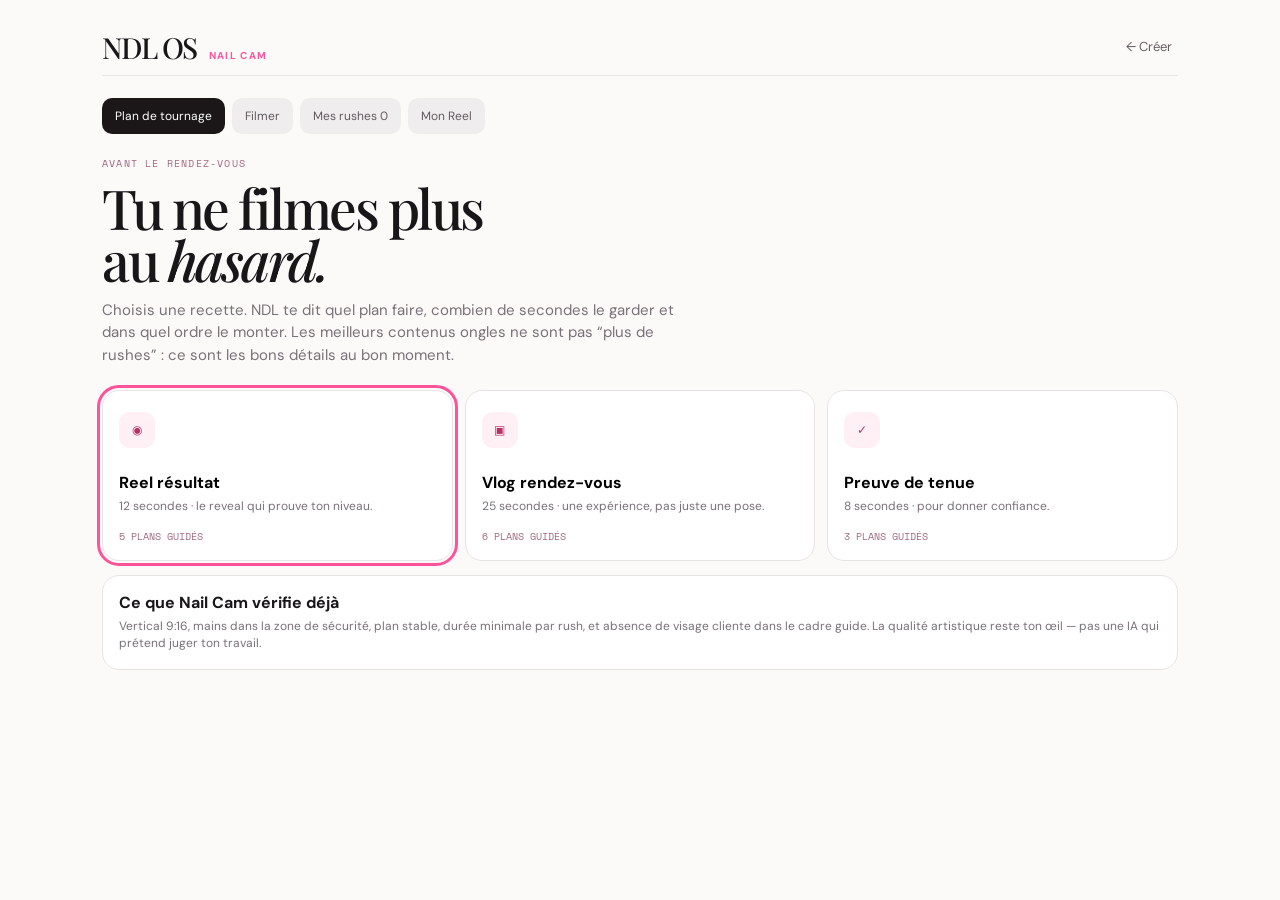
==== studio-hygiene/nail-cam/index.html @ 2f1da0df "Add studio-hygiene/nail-cam/index.html" ====
<!doctype html><html lang="fr"><head><meta charset="utf-8"><meta name="viewport" content="width=device-width,initial-scale=1"><title>NDL OS — Nail Cam</title><link rel="icon" type="image/svg+xml" href="data:image/svg+xml,%3Csvg xmlns='http://www.w3.org/2000/svg' viewBox='0 0 64 64'%3E%3Crect width='64' height='64' rx='17' fill='%23111012'/%3E%3Cpath d='M17 45V19h5l20 18V19h5v26h-5L22 27v18z' fill='%23ffb6ce'/%3E%3C/svg%3E"><style>@import url('https://fonts.googleapis.com/css2?family=DM+Sans:wght@400;500;600;700&family=Playfair+Display:ital,wght@0,500;1,500&family=Space+Mono&display=swap');:root{--ink:#191619;--paper:#fbfaf9;--muted:#787177;--line:#e8e4e6;--pink:#ff5399;--dark:#191417}*{box-sizing:border-box}body{margin:0;background:var(--paper);color:var(--ink);font-family:'DM Sans',Arial,sans-serif}button{font:inherit;cursor:pointer}.app{max-width:1120px;margin:auto;padding:18px 22px 70px}.top{height:58px;display:flex;align-items:center;justify-content:space-between;border-bottom:1px solid var(--line)}.brand{font:500 29px 'Playfair Display';letter-spacing:-1.6px}.brand small{font:700 10px 'DM Sans';color:var(--pink);letter-spacing:.13em;margin-left:7px}.back{border:0;background:none;color:#665e62;font-size:13px}.tabs{display:flex;gap:7px;overflow:auto;margin:22px 0}.tabs button{border:0;border-radius:10px;background:#efeded;color:#625b60;padding:10px 13px;font-size:12px;white-space:nowrap}.tabs button.active{background:#1b1719;color:#fff}.view{display:none}.view.active{display:block}.eyebrow{font:10px 'Space Mono';letter-spacing:.12em;color:#a46681;text-transform:uppercase;margin-bottom:10px}h1{font:500 clamp(35px,5vw,55px)/.95 'Playfair Display';letter-spacing:-2.5px;margin:0}h1 em{font-style:italic}.lead{max-width:590px;margin:13px 0 24px;color:var(--muted);font-size:15px;line-height:1.5}.recipes{display:grid;grid-template-columns:repeat(3,1fr);gap:12px}.recipe{border:1px solid var(--line);border-radius:17px;padding:16px;background:#fff;text-align:left}.recipe.active{outline:3px solid var(--pink);outline-offset:2px}.recipe .icon{width:36px;height:36px;border-radius:11px;display:grid;place-items:center;background:#fff0f6;color:#b63168;margin-bottom:24px}.recipe b{display:block;font-size:16px}.recipe span{display:block;font-size:12px;color:var(--muted);line-height:1.4;margin-top:5px}.recipe small{display:block;font:10px 'Space Mono';color:#a06980;margin-top:14px}.camera-layout{display:grid;grid-template-columns:minmax(280px,.92fr) minmax(300px,1.08fr);gap:16px}.camera{aspect-ratio:9/16;max-height:650px;position:relative;overflow:hidden;border-radius:23px;background:#141214;color:#fff;margin:auto;width:100%}.camera video{position:absolute;inset:0;width:100%;height:100%;object-fit:cover;background:#181517}.camera video.filter-warm{filter:sepia(.18) saturate(1.12) contrast(1.05)}.camera video.filter-crisp{filter:contrast(1.14) saturate(.88)}.camera:after{content:'';position:absolute;inset:0;background:linear-gradient(180deg,#0006,transparent 24%,transparent 74%,#0009);pointer-events:none}.cam-top,.cam-bottom,.safe,.record-state{z-index:2;position:absolute}.cam-top{top:17px;left:17px;right:17px;display:flex;justify-content:space-between;font:10px 'Space Mono';letter-spacing:.08em}.safe{left:12%;right:12%;top:22%;bottom:23%;border:1px dashed #fff9;border-radius:16px;display:grid;place-items:center;text-align:center;font-size:13px;text-shadow:0 1px 8px #000}.record-state{top:48px;left:50%;transform:translateX(-50%);padding:7px 10px;border-radius:99px;background:#111a;font:10px 'Space Mono';display:none}.record-state.on{display:block}.cam-bottom{left:17px;right:17px;bottom:16px;display:grid;gap:11px}.lenses{display:flex;justify-content:center;gap:7px}.lenses button{border:0;border-radius:99px;padding:7px 11px;background:#0009;color:#fff;font-size:11px}.lenses button.active{background:white;color:#20171b}.recordbar{display:flex;align-items:center;justify-content:space-between}.rec{width:59px;height:59px;border-radius:50%;border:4px solid #fff;background:var(--pink);box-shadow:0 0 0 4px #ffffff44}.rec.on{background:#fff;border-radius:15px}.import{border:0;border-radius:9px;padding:8px;background:#fff;color:#22191d;font-size:11px}.import input{display:none}.side{display:grid;gap:12px}.panel{border:1px solid var(--line);border-radius:17px;padding:16px;background:#fff}.panel h2{font-size:16px;margin:0}.panel p{font-size:12px;line-height:1.45;color:var(--muted);margin:5px 0 0}.shots{display:grid;gap:7px;margin-top:13px}.shot{width:100%;display:flex;align-items:center;gap:10px;border:1px solid var(--line);background:#fff;border-radius:12px;padding:10px;text-align:left}.shot.active{border-color:#f3a1c5;background:#fff4f8}.shot.done .tick{background:#1e1a1d;color:#fff;border-color:#1e1a1d}.tick{width:21px;height:21px;border:1px solid #d9d1d5;border-radius:50%;display:grid;place-items:center;flex:none;font-size:11px}.shot b{font-size:12px;display:block}.shot small{display:block;color:#817a7e;font-size:10px;margin-top:2px}.shot time{margin-left:auto;color:#a05a77;font:10px 'Space Mono'}.switches{display:flex;gap:7px;flex-wrap:wrap;margin-top:13px}.switch{border:1px solid var(--line);border-radius:9px;padding:8px 10px;background:#fff;font-size:11px}.switch.active{background:#191619;color:#fff;border-color:#191619}.warning{margin-top:11px;padding:10px;border-radius:10px;background:#fff0f6;color:#75465b;font-size:11px;line-height:1.4}.library{display:grid;grid-template-columns:minmax(0,1fr) 300px;gap:17px}.empty{border:1px dashed #cfc6ca;border-radius:18px;padding:35px;text-align:center;color:#746d71}.clips{display:grid;grid-template-columns:repeat(3,1fr);gap:10px}.clip{border:1px solid var(--line);border-radius:13px;overflow:hidden;background:#fff}.clip video{width:100%;height:150px;object-fit:cover;display:block;background:#222}.clip .clipfoot{display:flex;justify-content:space-between;align-items:center;padding:9px;font-size:11px}.clip button{border:0;border-radius:8px;background:#f3eff0;padding:6px 7px;font-size:10px}.timeline{display:grid;gap:7px}.timeline .slot{border:1px solid var(--line);border-radius:12px;background:#fff;padding:11px;display:flex;gap:8px;align-items:center}.timeline .slot b{font:11px 'Space Mono';color:#a6607c}.timeline .slot span{font-size:12px}.timeline button{margin-left:auto;border:0;background:none;color:#8b747d;font-size:12px}.preview{aspect-ratio:9/16;border-radius:18px;background:#171417;overflow:hidden;position:relative}.preview video{width:100%;height:100%;object-fit:cover}.preview .overlay{position:absolute;left:12px;right:12px;bottom:13px;color:white;font:500 20px/.9 'Playfair Display';text-shadow:0 1px 10px #000}.actions{display:flex;gap:9px;align-items:center;margin-top:18px}.primary{border:0;border-radius:99px;padding:13px 17px;background:#191619;color:white;font-size:13px;font-weight:700}.secondary{border:1px solid var(--line);border-radius:99px;padding:12px 15px;background:#fff;color:#3b3539;font-size:13px}.toast{position:fixed;bottom:22px;left:50%;transform:translate(-50%,130px);transition:.2s;background:#181418;color:#fff;padding:12px 16px;border-radius:99px;font-size:13px}.toast.show{transform:translate(-50%,0)}@media(max-width:760px){.app{padding:12px 14px 48px}.camera-layout,.library{grid-template-columns:1fr}.recipes{grid-template-columns:1fr}.camera{max-width:390px}.clips{grid-template-columns:repeat(2,1fr)}.clip video{height:125px}.top{height:50px}}</style></head><body><div class="app"><header class="top"><div class="brand">NDL OS <small>NAIL CAM</small></div><button class="back" onclick="location.href='/studio-hygiene/creator/'">← Créer</button></header><nav class="tabs"><button class="active" data-tab="plan">Plan de tournage</button><button data-tab="camera">Filmer</button><button data-tab="rushes">Mes rushes <span id="count">0</span></button><button type="button" onclick="location.href='/studio-hygiene/nail-cam/montage/'">Mon Reel</button></nav><main>
<section class="view active" id="plan"><p class="eyebrow">Avant le rendez-vous</p><h1>Tu ne filmes plus<br>au <em>hasard.</em></h1><p class="lead">Choisis une recette. NDL te dit quel plan faire, combien de secondes le garder et dans quel ordre le monter. Les meilleurs contenus ongles ne sont pas “plus de rushes” : ce sont les bons détails au bon moment.</p><div class="recipes" id="recipes"></div><div class="panel" style="margin-top:14px"><h2>Ce que Nail Cam vérifie déjà</h2><p>Vertical 9:16, mains dans la zone de sécurité, plan stable, durée minimale par rush, et absence de visage cliente dans le cadre guide. La qualité artistique reste ton œil — pas une IA qui prétend juger ton travail.</p></div></section>
<section class="view" id="camera"><p class="eyebrow">Pendant le rendez-vous</p><div class="camera-layout"><div class="camera"><video id="video" autoplay playsinline muted></video><div class="cam-top"><span>NDL · NAIL CAM</span><span id="timer">00:00</span></div><div class="record-state" id="recordState">● REC</div><div class="safe" id="safe">Mains et détail<br>dans cette zone</div><div class="cam-bottom"><div class="lenses" id="lenses"><button data-zoom="0.5">0.5×</button><button class="active" data-zoom="1">1×</button><button data-zoom="2">2×</button><button data-zoom="3">Micro</button></div><div class="recordbar"><label class="import">Importer<input type="file" id="import" accept="video/*" multiple></label><button class="rec" id="record" aria-label="Démarrer l’enregistrement"></button><button class="import" id="flip">Retourner</button></div></div></div><div class="side"><div class="panel"><h2 id="recipeName">Reel résultat · 12 secondes</h2><p id="recipeDesc">Un reveal court qui montre ton niveau, sans trend forcée.</p><div class="shots" id="shots"></div></div><div class="panel"><h2>Rendu & aide de tournage</h2><div class="switches" id="filters"><button class="switch active" data-filter="">Naturel</button><button class="switch" data-filter="warm">Chaleur douce</button><button class="switch" data-filter="crisp">Détails nets</button><button class="switch" id="mirror">Miroir</button></div><div class="warning" id="advice">Conseil : garde ta source de lumière face aux mains. Pour une micro-lens, approche-la d’abord puis fais la mise au point avant de lancer l’enregistrement.</div></div><div class="panel"><h2>Respect & consentement</h2><p>Ne filme pas le visage de la cliente sans son accord. Nail Cam est conçu pour tes mains, tes outils et ton résultat.</p></div></div></div></section>
<section class="view" id="rushes"><p class="eyebrow">Bibliothèque locale</p><h1>Tes rushes,<br>rangés par <em>rendez-vous.</em></h1><p class="lead">Pour cette V1, les rushes restent sur cet appareil pendant la session. Tu peux les télécharger individuellement. Le stockage cloud arrivera avec un vrai espace média, pas un faux bouton “sauvegardé”.</p><div class="library"><div id="clipGrid" class="empty">Aucun rush encore. Filme une séquence ou importe-la depuis ta galerie.</div><aside class="panel"><h2>Ce qui manque pour le stockage pro</h2><p>Originaux lourds, proxies légers, upload Wi‑Fi, conservation choisie par la pro, suppression et sauvegarde chiffrée. Ça demande un vrai stockage vidéo, pas le navigateur seul.</p><div class="actions"><button class="secondary" id="downloadAll">Télécharger les rushes</button></div></aside></div></section>
<section class="view" id="edit"><p class="eyebrow">Montage guidé</p><h1>Construis ton Reel,<br>sans devenir <em>monteuse.</em></h1><p class="lead">Nail Cam te donne le bon ordre, les durées et la cover. Les sons tendances restent à choisir dans Instagram ou TikTok : on n’intègre pas de musique commerciale sans droits.</p><div class="library"><div><div class="timeline" id="timeline"></div><div class="panel" style="margin-top:12px"><h2>Texte de cover</h2><input class="field" id="coverText" value="THE DETAILS DO MATTER."><div class="actions"><button class="primary" id="exportPlan">Télécharger ma recette de montage</button></div></div></div><aside><div class="preview"><video id="previewVideo" playsinline muted controls></video><div class="overlay" id="overlay">THE DETAILS DO MATTER.</div></div><div class="warning">V1 utile : tournage, tri, séquence, cover et export des rushes. Le rendu d’une vidéo finale avec transitions, sous-titres et musique nécessite un moteur vidéo serveur ou natif — prochaine couche, pas une promesse bidon.</div></aside></div></section>
</main></div><div class="toast" id="toast"></div><script>const recipes=[{n:'Reel résultat',d:'12 secondes · le reveal qui prouve ton niveau.',shots:[['Prep propre','2s','Mains + cuticules, stable'],['Détail matière','2s','Texture, pinceau, reflet'],['Reveal final','4s','Tourne la main lentement'],['Macro signature','2s','Le détail qui te distingue'],['CTA','2s','Réserver / portfolio']]},{n:'Vlog rendez-vous',d:'25 secondes · une expérience, pas juste une pose.',shots:[['Avant','3s','Table, outils, ambiance'],['Préparation','4s','Un geste net'],['Construction','5s','Matière / apex'],['Design','5s','Le moment satisfaisant'],['Reveal','5s','Mains, lumière, mouvement'],['Après','3s','Mini plan studio / cliente de dos']]},{n:'Preuve de tenue',d:'8 secondes · pour donner confiance.',shots:[['Avant / repousse','3s','Montre honnêtement la base'],['Détail cuticule','2s','Plan macro net'],['Nouveau résultat','3s','Même main, nouvelle pose']]}];let recipe=0,stream,recorder,recording=[],clips=[],facing='environment',timerInt,seconds=0;const $=s=>document.querySelector(s);function toast(t){let e=$('#toast');e.textContent=t;e.classList.add('show');setTimeout(()=>e.classList.remove('show'),2300)}function tab(id){document.querySelectorAll('.view').forEach(v=>v.classList.toggle('active',v.id===id));document.querySelectorAll('[data-tab]').forEach(b=>b.classList.toggle('active',b.dataset.tab===id));if(id==='camera')startCamera();if(id==='rushes')renderClips();if(id==='edit')renderTimeline()}document.querySelectorAll('[data-tab]').forEach(b=>b.onclick=()=>tab(b.dataset.tab));function renderRecipes(){$('#recipes').innerHTML=recipes.map((r,i)=>`<button class="recipe ${i===recipe?'active':''}" data-recipe="${i}"><span class="icon">${i===0?'◉':i===1?'▣':'✓'}</span><b>${r.n}</b><span>${r.d}</span><small>${r.shots.length} PLANS GUIDÉS</small></button>`).join('');document.querySelectorAll('[data-recipe]').forEach(b=>b.onclick=()=>{recipe=+b.dataset.recipe;renderRecipes();renderShots();toast('Recette sélectionnée. Passe à Filmer.');});}function renderShots(){$('#recipeName').textContent=recipes[recipe].n+' · '+recipes[recipe].d.split(' · ')[0];$('#recipeDesc').textContent=recipes[recipe].d;$('#shots').innerHTML=recipes[recipe].shots.map((s,i)=>`<button class="shot ${clips[i]?'done':''} ${i===clips.length?'active':''}" data-shot="${i}"><span class="tick">${clips[i]?'✓':i+1}</span><span><b>${s[0]}</b><small>${s[2]}</small></span><time>${s[1]}</time></button>`).join('');document.querySelectorAll('[data-shot]').forEach(b=>b.onclick=()=>toast(recipes[recipe].shots[+b.dataset.shot][2]));}async function startCamera(){if(stream)return;try{stream=await navigator.mediaDevices.getUserMedia({video:{facingMode:{ideal:facing},width:{ideal:1080},height:{ideal:1920}},audio:false});$('#video').srcObject=stream;toast('Caméra prête.');}catch(e){toast('Autorise la caméra, ou importe un rush depuis ta galerie.');}}function stopCamera(){if(stream){stream.getTracks().forEach(t=>t.stop());stream=null}}$('#flip').onclick=async()=>{facing=facing==='environment'?'user':'environment';stopCamera();await startCamera()};document.querySelectorAll('[data-zoom]').forEach(b=>b.onclick=async()=>{document.querySelectorAll('[data-zoom]').forEach(x=>x.classList.remove('active'));b.classList.add('active');let z=+b.dataset.zoom;$('#safe').textContent=z===3?'Micro-lens : fais le focus\navant de lancer':'Mains et détail\ndans cette zone';if(stream){const track=stream.getVideoTracks()[0],caps=track.getCapabilities?.();if(caps?.zoom)try{await track.applyConstraints({advanced:[{zoom:Math.min(z,caps.zoom.max)}]})}catch{}}});document.querySelectorAll('[data-filter]').forEach(b=>b.onclick=()=>{document.querySelectorAll('[data-filter]').forEach(x=>x.classList.remove('active'));b.classList.add('active');$('#video').className=b.dataset.filter?'filter-'+b.dataset.filter:''});$('#mirror').onclick=e=>{e.target.classList.toggle('active');$('#video').style.transform=e.target.classList.contains('active')?'scaleX(-1)':'none'};function time(){seconds++;$('#timer').textContent='00:'+String(seconds).padStart(2,'0')}$('#record').onclick=()=>{if(!stream){toast('Ouvre d’abord la caméra.');return}if(recorder?.state==='recording'){recorder.stop();return}recording=[];try{recorder=new MediaRecorder(stream,{mimeType:MediaRecorder.isTypeSupported('video/webm;codecs=vp8')?'video/webm;codecs=vp8':undefined});}catch{recorder=new MediaRecorder(stream)}recorder.ondataavailable=e=>e.data.size&&recording.push(e.data);recorder.onstop=()=>{let blob=new Blob(recording,{type:recorder.mimeType||'video/webm'});clips.push({blob,url:URL.createObjectURL(blob),name:'Plan '+(clips.length+1),seconds});seconds=0;$('#timer').textContent='00:00';$('#record').classList.remove('on');$('#recordState').classList.remove('on');clearInterval(timerInt);renderShots();toast('Rush ajouté à ta bibliothèque.');};recorder.start();seconds=0;timerInt=setInterval(time,1000);$('#record').classList.add('on');$('#recordState').classList.add('on')};function addFiles(files){[...files].forEach((f,i)=>clips.push({blob:f,url:URL.createObjectURL(f),name:'Rush importé '+(clips.length+1),seconds:0}));renderShots();toast(files.length+' rush ajouté'+(files.length>1?'s':'')+'.');}$('#import').onchange=e=>addFiles(e.target.files);function renderClips(){let g=$('#clipGrid');if(!clips.length){g.className='empty';g.textContent='Aucun rush encore. Filme une séquence ou importe-la depuis ta galerie.';return}g.className='clips';g.innerHTML=clips.map((c,i)=>`<div class="clip"><video src="${c.url}" controls playsinline></video><div class="clipfoot"><span>${c.name}</span><button data-dl="${i}">↓</button></div></div>`).join('');document.querySelectorAll('[data-dl]').forEach(b=>b.onclick=()=>downloadClip(+b.dataset.dl));$('#count').textContent=clips.length;}function downloadClip(i){let c=clips[i],a=document.createElement('a');a.href=c.url;a.download=(c.name||'ndl-rush')+'.webm';a.click()}$('#downloadAll').onclick=()=>{if(!clips.length)return toast('Aucun rush à télécharger.');clips.forEach((_,i)=>setTimeout(()=>downloadClip(i),i*350));};function renderTimeline(){let t=$('#timeline');if(!clips.length){t.innerHTML='<div class="empty">Tes plans apparaîtront ici après tournage ou import.</div>';$('#previewVideo').removeAttribute('src');return}t.innerHTML=clips.map((c,i)=>`<div class="slot"><b>${String(i+1).padStart(2,'0')}</b><span>${recipes[recipe].shots[i]?.[0]||c.name}</span><button data-up="${i}">↑</button><button data-down="${i}">↓</button><button data-x="${i}">×</button></div>`).join('');$('#previewVideo').src=clips[0].url;document.querySelectorAll('[data-up]').forEach(b=>b.onclick=()=>move(+b.dataset.up,-1));document.querySelectorAll('[data-down]').forEach(b=>b.onclick=()=>move(+b.dataset.down,1));document.querySelectorAll('[data-x]').forEach(b=>b.onclick=()=>{clips.splice(+b.dataset.x,1);renderTimeline();renderShots();});}function move(i,d){let j=i+d;if(j<0||j>=clips.length)return;[clips[i],clips[j]]=[clips[j],clips[i]];renderTimeline();}$('#coverText').oninput=e=>$('#overlay').textContent=e.target.value;$('#exportPlan').onclick=()=>{let content=`NDL OS — ${recipes[recipe].n}\n\n`+recipes[recipe].shots.map((s,i)=>`${i+1}. ${s[0]} — ${s[1]}\n${s[2]}`).join('\n\n');let a=document.createElement('a');a.href=URL.createObjectURL(new Blob([content],{type:'text/plain'}));a.download='ndl-recette-montage.txt';a.click();toast('Recette de montage téléchargée.');};renderRecipes();renderShots();</script></body></html>
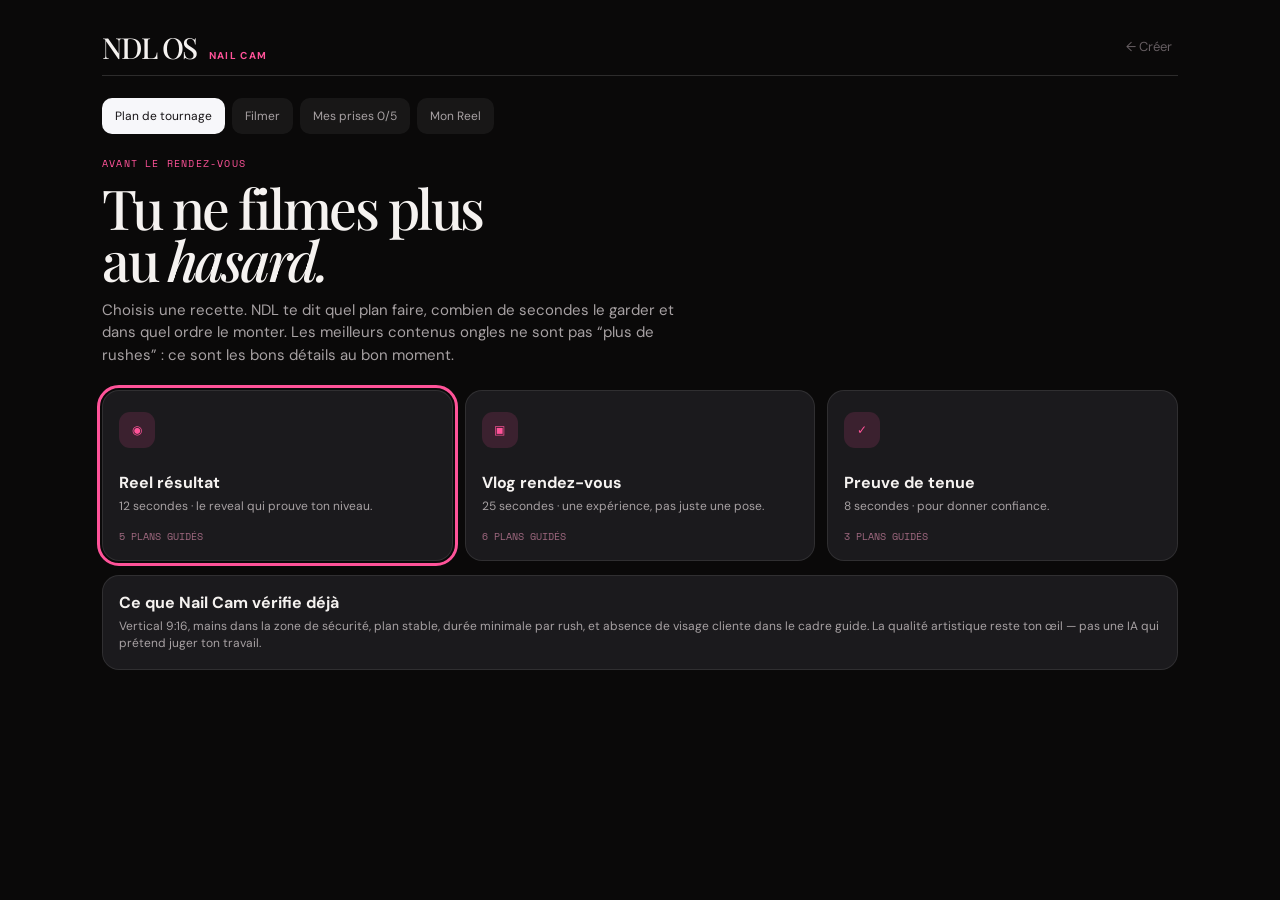
==== commit f88c4426: "feat(nail-cam): ajoute les états prise/revoir/validation/mes prises Ajoute au flow "Filmer" existant" ====
--- a/studio-hygiene/nail-cam/index.html
+++ b/studio-hygiene/nail-cam/index.html
@@ -1,6 +1,42 @@
-<!doctype html><html lang="fr"><head><meta charset="utf-8"><meta name="viewport" content="width=device-width,initial-scale=1"><title>NDL OS — Nail Cam</title><link rel="icon" type="image/svg+xml" href="data:image/svg+xml,%3Csvg xmlns='http://www.w3.org/2000/svg' viewBox='0 0 64 64'%3E%3Crect width='64' height='64' rx='17' fill='%23111012'/%3E%3Cpath d='M17 45V19h5l20 18V19h5v26h-5L22 27v18z' fill='%23ffb6ce'/%3E%3C/svg%3E"><style>@import url('https://fonts.googleapis.com/css2?family=DM+Sans:wght@400;500;600;700&family=Playfair+Display:ital,wght@0,500;1,500&family=Space+Mono&display=swap');:root{--ink:#191619;--paper:#fbfaf9;--muted:#787177;--line:#e8e4e6;--pink:#ff5399;--dark:#191417}*{box-sizing:border-box}body{margin:0;background:var(--paper);color:var(--ink);font-family:'DM Sans',Arial,sans-serif}button{font:inherit;cursor:pointer}.app{max-width:1120px;margin:auto;padding:18px 22px 70px}.top{height:58px;display:flex;align-items:center;justify-content:space-between;border-bottom:1px solid var(--line)}.brand{font:500 29px 'Playfair Display';letter-spacing:-1.6px}.brand small{font:700 10px 'DM Sans';color:var(--pink);letter-spacing:.13em;margin-left:7px}.back{border:0;background:none;color:#665e62;font-size:13px}.tabs{display:flex;gap:7px;overflow:auto;margin:22px 0}.tabs button{border:0;border-radius:10px;background:#efeded;color:#625b60;padding:10px 13px;font-size:12px;white-space:nowrap}.tabs button.active{background:#1b1719;color:#fff}.view{display:none}.view.active{display:block}.eyebrow{font:10px 'Space Mono';letter-spacing:.12em;color:#a46681;text-transform:uppercase;margin-bottom:10px}h1{font:500 clamp(35px,5vw,55px)/.95 'Playfair Display';letter-spacing:-2.5px;margin:0}h1 em{font-style:italic}.lead{max-width:590px;margin:13px 0 24px;color:var(--muted);font-size:15px;line-height:1.5}.recipes{display:grid;grid-template-columns:repeat(3,1fr);gap:12px}.recipe{border:1px solid var(--line);border-radius:17px;padding:16px;background:#fff;text-align:left}.recipe.active{outline:3px solid var(--pink);outline-offset:2px}.recipe .icon{width:36px;height:36px;border-radius:11px;display:grid;place-items:center;background:#fff0f6;color:#b63168;margin-bottom:24px}.recipe b{display:block;font-size:16px}.recipe span{display:block;font-size:12px;color:var(--muted);line-height:1.4;margin-top:5px}.recipe small{display:block;font:10px 'Space Mono';color:#a06980;margin-top:14px}.camera-layout{display:grid;grid-template-columns:minmax(280px,.92fr) minmax(300px,1.08fr);gap:16px}.camera{aspect-ratio:9/16;max-height:650px;position:relative;overflow:hidden;border-radius:23px;background:#141214;color:#fff;margin:auto;width:100%}.camera video{position:absolute;inset:0;width:100%;height:100%;object-fit:cover;background:#181517}.camera video.filter-warm{filter:sepia(.18) saturate(1.12) contrast(1.05)}.camera video.filter-crisp{filter:contrast(1.14) saturate(.88)}.camera:after{content:'';position:absolute;inset:0;background:linear-gradient(180deg,#0006,transparent 24%,transparent 74%,#0009);pointer-events:none}.cam-top,.cam-bottom,.safe,.record-state{z-index:2;position:absolute}.cam-top{top:17px;left:17px;right:17px;display:flex;justify-content:space-between;font:10px 'Space Mono';letter-spacing:.08em}.safe{left:12%;right:12%;top:22%;bottom:23%;border:1px dashed #fff9;border-radius:16px;display:grid;place-items:center;text-align:center;font-size:13px;text-shadow:0 1px 8px #000}.record-state{top:48px;left:50%;transform:translateX(-50%);padding:7px 10px;border-radius:99px;background:#111a;font:10px 'Space Mono';display:none}.record-state.on{display:block}.cam-bottom{left:17px;right:17px;bottom:16px;display:grid;gap:11px}.lenses{display:flex;justify-content:center;gap:7px}.lenses button{border:0;border-radius:99px;padding:7px 11px;background:#0009;color:#fff;font-size:11px}.lenses button.active{background:white;color:#20171b}.recordbar{display:flex;align-items:center;justify-content:space-between}.rec{width:59px;height:59px;border-radius:50%;border:4px solid #fff;background:var(--pink);box-shadow:0 0 0 4px #ffffff44}.rec.on{background:#fff;border-radius:15px}.import{border:0;border-radius:9px;padding:8px;background:#fff;color:#22191d;font-size:11px}.import input{display:none}.side{display:grid;gap:12px}.panel{border:1px solid var(--line);border-radius:17px;padding:16px;background:#fff}.panel h2{font-size:16px;margin:0}.panel p{font-size:12px;line-height:1.45;color:var(--muted);margin:5px 0 0}.shots{display:grid;gap:7px;margin-top:13px}.shot{width:100%;display:flex;align-items:center;gap:10px;border:1px solid var(--line);background:#fff;border-radius:12px;padding:10px;text-align:left}.shot.active{border-color:#f3a1c5;background:#fff4f8}.shot.done .tick{background:#1e1a1d;color:#fff;border-color:#1e1a1d}.tick{width:21px;height:21px;border:1px solid #d9d1d5;border-radius:50%;display:grid;place-items:center;flex:none;font-size:11px}.shot b{font-size:12px;display:block}.shot small{display:block;color:#817a7e;font-size:10px;margin-top:2px}.shot time{margin-left:auto;color:#a05a77;font:10px 'Space Mono'}.switches{display:flex;gap:7px;flex-wrap:wrap;margin-top:13px}.switch{border:1px solid var(--line);border-radius:9px;padding:8px 10px;background:#fff;font-size:11px}.switch.active{background:#191619;color:#fff;border-color:#191619}.warning{margin-top:11px;padding:10px;border-radius:10px;background:#fff0f6;color:#75465b;font-size:11px;line-height:1.4}.library{display:grid;grid-template-columns:minmax(0,1fr) 300px;gap:17px}.empty{border:1px dashed #cfc6ca;border-radius:18px;padding:35px;text-align:center;color:#746d71}.clips{display:grid;grid-template-columns:repeat(3,1fr);gap:10px}.clip{border:1px solid var(--line);border-radius:13px;overflow:hidden;background:#fff}.clip video{width:100%;height:150px;object-fit:cover;display:block;background:#222}.clip .clipfoot{display:flex;justify-content:space-between;align-items:center;padding:9px;font-size:11px}.clip button{border:0;border-radius:8px;background:#f3eff0;padding:6px 7px;font-size:10px}.timeline{display:grid;gap:7px}.timeline .slot{border:1px solid var(--line);border-radius:12px;background:#fff;padding:11px;display:flex;gap:8px;align-items:center}.timeline .slot b{font:11px 'Space Mono';color:#a6607c}.timeline .slot span{font-size:12px}.timeline button{margin-left:auto;border:0;background:none;color:#8b747d;font-size:12px}.preview{aspect-ratio:9/16;border-radius:18px;background:#171417;overflow:hidden;position:relative}.preview video{width:100%;height:100%;object-fit:cover}.preview .overlay{position:absolute;left:12px;right:12px;bottom:13px;color:white;font:500 20px/.9 'Playfair Display';text-shadow:0 1px 10px #000}.actions{display:flex;gap:9px;align-items:center;margin-top:18px}.primary{border:0;border-radius:99px;padding:13px 17px;background:#191619;color:white;font-size:13px;font-weight:700}.secondary{border:1px solid var(--line);border-radius:99px;padding:12px 15px;background:#fff;color:#3b3539;font-size:13px}.toast{position:fixed;bottom:22px;left:50%;transform:translate(-50%,130px);transition:.2s;background:#181418;color:#fff;padding:12px 16px;border-radius:99px;font-size:13px}.toast.show{transform:translate(-50%,0)}@media(max-width:760px){.app{padding:12px 14px 48px}.camera-layout,.library{grid-template-columns:1fr}.recipes{grid-template-columns:1fr}.camera{max-width:390px}.clips{grid-template-columns:repeat(2,1fr)}.clip video{height:125px}.top{height:50px}}</style></head><body><div class="app"><header class="top"><div class="brand">NDL OS <small>NAIL CAM</small></div><button class="back" onclick="location.href='/studio-hygiene/creator/'">← Créer</button></header><nav class="tabs"><button class="active" data-tab="plan">Plan de tournage</button><button data-tab="camera">Filmer</button><button data-tab="rushes">Mes rushes <span id="count">0</span></button><button type="button" onclick="location.href='/studio-hygiene/nail-cam/montage/'">Mon Reel</button></nav><main>
+<!doctype html><html lang="fr"><head><meta charset="utf-8"><meta name="viewport" content="width=device-width,initial-scale=1"><title>NDL OS — Nail Cam</title><link rel="icon" type="image/svg+xml" href="data:image/svg+xml,%3Csvg xmlns='http://www.w3.org/2000/svg' viewBox='0 0 64 64'%3E%3Crect width='64' height='64' rx='17' fill='%23111012'/%3E%3Cpath d='M17 45V19h5l20 18V19h5v26h-5L22 27v18z' fill='%23ffb6ce'/%3E%3C/svg%3E"><style>@import url('https://fonts.googleapis.com/css2?family=DM+Sans:wght@400;500;600;700&family=Playfair+Display:ital,wght@0,500;1,500&family=Space+Mono&display=swap');:root{--ink:#f5f2f0;--paper:#0a0909;--muted:#a7a1a3;--line:rgba(255,255,255,.14);--pink:#ff5399;--pink-soft:#ffa7d0;--dark:#050505;--card:#1b1a1d;--card-line:rgba(255,255,255,.09);--white:#f7f7fa}*{box-sizing:border-box}body{margin:0;background:var(--paper);color:var(--ink);font-family:'DM Sans',Arial,sans-serif}button{font:inherit;cursor:pointer}.app{max-width:1120px;margin:auto;padding:18px 22px 70px}.top{height:58px;display:flex;align-items:center;justify-content:space-between;border-bottom:1px solid var(--line)}.brand{font:500 29px 'Playfair Display';letter-spacing:-1.6px}.brand small{font:700 10px 'DM Sans';color:var(--pink);letter-spacing:.13em;margin-left:7px}.back{border:0;background:none;color:#665e62;font-size:13px}.tabs{display:flex;gap:7px;overflow:auto;margin:22px 0}.tabs button{border:0;border-radius:10px;background:rgba(255,255,255,.06);color:var(--muted);padding:10px 13px;font-size:12px;white-space:nowrap}.tabs button.active{background:var(--white);color:#161316}.view{display:none}.view.active{display:block}.eyebrow{font:10px 'Space Mono';letter-spacing:.12em;color:var(--pink);text-transform:uppercase;margin-bottom:10px}h1{font:500 clamp(35px,5vw,55px)/.95 'Playfair Display';letter-spacing:-2.5px;margin:0}h1 em{font-style:italic}.lead{max-width:590px;margin:13px 0 24px;color:var(--muted);font-size:15px;line-height:1.5}.recipes{display:grid;grid-template-columns:repeat(3,1fr);gap:12px}.recipe{border:1px solid var(--card-line);border-radius:17px;padding:16px;background:var(--card);text-align:left;color:var(--ink)}.recipe.active{outline:3px solid var(--pink);outline-offset:2px}.recipe .icon{width:36px;height:36px;border-radius:11px;display:grid;place-items:center;background:rgba(255,83,153,.14);color:var(--pink);margin-bottom:24px}.recipe b{display:block;font-size:16px}.recipe span{display:block;font-size:12px;color:var(--muted);line-height:1.4;margin-top:5px}.recipe small{display:block;font:10px 'Space Mono';color:#a06980;margin-top:14px}.camera-layout{display:grid;grid-template-columns:minmax(280px,.92fr) minmax(300px,1.08fr);gap:16px}.camera{aspect-ratio:9/16;max-height:650px;position:relative;overflow:hidden;border-radius:23px;background:#141214;color:#fff;margin:auto;width:100%}.camera video{position:absolute;inset:0;width:100%;height:100%;object-fit:cover;background:#181517}.camera video.filter-warm{filter:sepia(.18) saturate(1.12) contrast(1.05)}.camera video.filter-crisp{filter:contrast(1.14) saturate(.88)}.camera:after{content:'';position:absolute;inset:0;background:linear-gradient(180deg,#0006,transparent 24%,transparent 74%,#0009);pointer-events:none}.cam-top,.cam-bottom,.safe,.record-state{z-index:2;position:absolute}.cam-top{top:17px;left:17px;right:17px;display:flex;justify-content:space-between;font:10px 'Space Mono';letter-spacing:.08em}.safe{left:12%;right:12%;top:22%;bottom:23%;border:1px dashed #fff9;border-radius:16px;display:grid;place-items:center;text-align:center;font-size:13px;text-shadow:0 1px 8px #000}.record-state{top:48px;left:50%;transform:translateX(-50%);padding:7px 10px;border-radius:99px;background:#111a;font:10px 'Space Mono';display:none}.record-state.on{display:block}.cam-bottom{left:17px;right:17px;bottom:16px;display:grid;gap:11px}.lenses{display:flex;justify-content:center;gap:7px}.lenses button{border:0;border-radius:99px;padding:7px 11px;background:#0009;color:#fff;font-size:11px}.lenses button.active{background:white;color:#20171b}.recordbar{display:flex;align-items:center;justify-content:space-between}.rec{width:59px;height:59px;border-radius:50%;border:4px solid #fff;background:var(--pink);box-shadow:0 0 0 4px #ffffff44}.rec.on{background:#fff;border-radius:15px}.import{border:0;border-radius:9px;padding:8px;background:var(--white);color:#22191d;font-size:11px}.import input{display:none}.side{display:grid;gap:12px}.panel{border:1px solid var(--card-line);border-radius:17px;padding:16px;background:var(--card);color:var(--ink)}.panel h2{font-size:16px;margin:0}.panel p{font-size:12px;line-height:1.45;color:var(--muted);margin:5px 0 0}.shots{display:grid;gap:7px;margin-top:13px}.shot{width:100%;display:flex;align-items:center;gap:10px;border:1px solid var(--card-line);background:#201f22;color:var(--ink);border-radius:12px;padding:10px;text-align:left}.shot.active{border-color:var(--pink);background:rgba(255,83,153,.09)}.shot.done .tick{background:var(--pink);color:#1c0f16;border-color:var(--pink)}.tick{width:21px;height:21px;border:1px solid rgba(255,255,255,.25);border-radius:50%;display:grid;place-items:center;flex:none;font-size:11px;color:var(--ink)}.shot b{font-size:12px;display:block}.shot small{display:block;color:var(--muted);font-size:10px;margin-top:2px}.shot time{margin-left:auto;color:var(--pink-soft);font:10px 'Space Mono'}.switches{display:flex;gap:7px;flex-wrap:wrap;margin-top:13px}.switch{border:1px solid var(--card-line);border-radius:9px;padding:8px 10px;background:#201f22;color:var(--ink);font-size:11px}.switch.active{background:var(--white);color:#191619;border-color:var(--white)}.warning{margin-top:11px;padding:10px;border-radius:10px;background:rgba(255,83,153,.1);color:#ffc7dd;font-size:11px;line-height:1.4}.library{display:grid;grid-template-columns:minmax(0,1fr) 300px;gap:17px}.empty{border:1px dashed rgba(255,255,255,.2);border-radius:18px;padding:35px;text-align:center;color:var(--muted)}.clips{display:grid;grid-template-columns:repeat(3,1fr);gap:10px}.clip{border:1px solid var(--card-line);border-radius:13px;overflow:hidden;background:var(--card)}.clip video{width:100%;height:150px;object-fit:cover;display:block;background:#222}.clip .clipfoot{display:flex;justify-content:space-between;align-items:center;padding:9px;font-size:11px;color:var(--ink)}.clip button{border:0;border-radius:8px;background:rgba(255,255,255,.08);color:var(--ink);padding:6px 7px;font-size:10px}.timeline{display:grid;gap:7px}.timeline .slot{border:1px solid var(--card-line);border-radius:12px;background:var(--card);color:var(--ink);padding:11px;display:flex;gap:8px;align-items:center}.timeline .slot b{font:11px 'Space Mono';color:var(--pink-soft)}.timeline .slot span{font-size:12px}.timeline button{margin-left:auto;border:0;background:none;color:var(--muted);font-size:12px}.preview{aspect-ratio:9/16;border-radius:18px;background:#171417;overflow:hidden;position:relative}.preview video{width:100%;height:100%;object-fit:cover}.preview .overlay{position:absolute;left:12px;right:12px;bottom:13px;color:white;font:500 20px/.9 'Playfair Display';text-shadow:0 1px 10px #000}.actions{display:flex;gap:9px;align-items:center;margin-top:18px}.primary{border:0;border-radius:99px;padding:13px 17px;background:var(--white);color:#161316;font-size:13px;font-weight:700}.secondary{border:1px solid rgba(255,255,255,.32);border-radius:99px;padding:12px 15px;background:transparent;color:var(--ink);font-size:13px}.toast{position:fixed;bottom:22px;left:50%;transform:translate(-50%,130px);transition:.2s;background:#1c1a1e;color:#fff;padding:12px 16px;border-radius:99px;font-size:13px;z-index:80}.toast.show{transform:translate(-50%,0)}.sheet{position:absolute;left:0;right:0;bottom:0;background:#0d0c0e;border-radius:26px 26px 0 0;padding:22px 20px 24px;transform:translateY(115%);transition:transform .32s cubic-bezier(.2,.8,.2,1);z-index:6;box-shadow:0 -12px 40px #0009}.sheet.show{transform:translateY(0)}.sheet .kicker{font:10px 'Space Mono';letter-spacing:.14em;color:var(--pink);text-transform:uppercase}.sheet h3{font:600 21px 'DM Sans';margin:8px 0 4px;letter-spacing:-.3px;color:var(--white)}.sheet p{margin:0;color:var(--muted);font-size:13px;line-height:1.4}.sheet .row{display:flex;gap:10px;margin-top:16px}.sheet .row button{flex:1;font-weight:700}.take-thumb{position:relative;width:100%;height:92px;border-radius:14px;overflow:hidden;margin-top:14px;background:#000;cursor:pointer;border:0;padding:0}.take-thumb video{width:100%;height:100%;object-fit:cover;display:block}.take-thumb .play{position:absolute;inset:0;margin:auto;width:34px;height:34px;border-radius:50%;background:#0007;border:1px solid #fff6;color:#fff;display:grid;place-items:center;font-size:12px}.take-thumb time{position:absolute;right:8px;bottom:6px;background:#000a;color:#fff;font:10px 'Space Mono';padding:2px 6px;border-radius:6px}
+.overlayfull{position:fixed;inset:0;background:var(--dark);z-index:60;display:none;flex-direction:column;color:var(--ink)}.overlayfull.show{display:flex}.overlayfull .ohead{display:flex;align-items:center;gap:14px;padding:24px 20px 4px}.overlayfull .ohead button{width:42px;height:42px;border-radius:50%;background:#17161a;border:1px solid #ffffff22;color:#fff;font-size:17px;flex:none}.overlayfull .ohead .otitle{font:10px 'Space Mono';letter-spacing:.1em;color:var(--pink);text-transform:uppercase}.vwrap{flex:1;display:flex;flex-direction:column;align-items:center;justify-content:center;width:100%;padding:0 22px;text-align:center}.overlayfull .ohead b{display:block;font-size:16px;color:var(--white);font-weight:600}
+.review-stage{flex:1;position:relative;display:grid;place-items:center;margin:6px 20px;border-radius:20px;overflow:hidden;background:#000;min-height:0}.review-stage video{width:100%;height:100%;object-fit:contain;background:#000}.review-play{position:absolute;width:58px;height:58px;border-radius:50%;background:#0009;border:1px solid #fff5;color:#fff;display:grid;place-items:center;font-size:18px}.review-play.hide{display:none}.scrub{display:flex;align-items:center;gap:10px;padding:14px 22px 2px;font:11px 'Space Mono';color:var(--muted)}.scrub input{flex:1;accent-color:var(--pink)}.overlayfull .row{display:flex;flex-direction:column;gap:10px;padding:16px 20px 8px}.overlayfull .row button{width:100%;font-weight:700}.caption{padding:2px 20px 22px;color:var(--muted);font-size:11px;text-align:center}
+.validation{align-items:center;justify-content:center;text-align:center;padding:20px 26px 34px;overflow:auto}.validation .ohead{width:100%;justify-content:flex-start}.badge-ok{width:74px;height:74px;border-radius:50%;border:2px solid var(--pink);display:grid;place-items:center;margin:18px auto 18px;color:var(--pink);font-size:30px}.validation h2{font:500 26px 'Playfair Display';margin:0 0 6px;color:var(--white)}.validation p.sub{color:var(--muted);font-size:13px;margin:0 0 26px;max-width:300px}.progress-count{font:10px 'Space Mono';color:var(--pink);letter-spacing:.12em;margin-bottom:6px}.progress-dots{display:flex;gap:6px;width:100%;max-width:320px;margin:0 auto 26px}.progress-dots i{flex:1;height:6px;border-radius:99px;background:#ffffff26;font-style:normal}.progress-dots i.on{background:var(--white)}.next-card{display:flex;gap:12px;align-items:center;background:#17161a;border:1px solid #ffffff1a;border-radius:18px;padding:12px;text-align:left;margin-bottom:8px;width:100%;max-width:360px}.next-card .tile{width:52px;height:52px;border-radius:12px;background:#221f22;display:grid;place-items:center;flex:none;color:#9a939a}.next-card .kicker{color:var(--pink);font:10px 'Space Mono';letter-spacing:.12em;text-transform:uppercase}.next-card b{display:block;font-size:14px;margin:2px 0;color:var(--white)}.next-card span{color:var(--muted);font-size:11px}.validation .row{width:100%;max-width:360px}
+.prise-list{display:grid;gap:12px}.prise-card{background:var(--card);border:1px solid var(--card-line);border-radius:18px;padding:14px;display:flex;gap:12px;align-items:center}.prise-card .thumb{width:64px;height:64px;border-radius:14px;overflow:hidden;position:relative;flex:none;background:#221f22;display:grid;place-items:center;color:#8f888a}.prise-card .thumb video{width:100%;height:100%;object-fit:cover}.prise-card .thumb .play{position:absolute;inset:0;display:grid;place-items:center;background:#0004;color:#fff;font-size:15px}.prise-card .thumb time{position:absolute;right:4px;bottom:4px;background:#000a;color:#fff;font:9px 'Space Mono';padding:2px 5px;border-radius:6px}.prise-card .body{flex:1;min-width:0}.prise-card .kicker{color:var(--pink);font:10px 'Space Mono';letter-spacing:.1em;text-transform:uppercase}.prise-card b{display:block;font-size:14px;margin:2px 0 6px;color:var(--white)}.prise-dots{display:flex;gap:4px}.prise-dots i{width:12px;height:5px;border-radius:99px;background:#ffffff26;font-style:normal}.prise-dots i.on{background:var(--pink)}.prise-card .actions{display:flex;flex-direction:column;gap:6px;align-items:flex-end;flex:none}.prise-card .actions .primary,.prise-card .actions .secondary{padding:8px 13px;font-size:11px;border-radius:99px}.prise-card .refilm{border:0;background:none;color:var(--pink);font-size:11px;font-weight:600;padding:0}.prise-cta{margin-top:2px;width:100%;font-weight:700}.prise-sub{color:var(--muted);font-size:13px;margin:4px 0 18px}
+.modal-mask{position:fixed;inset:0;background:#000a;z-index:70;display:none;align-items:flex-end;justify-content:center}.modal-mask.show{display:flex}.modal-card{background:#141216;border-radius:24px 24px 0 0;padding:26px 22px 30px;width:100%;max-width:430px;text-align:center;position:relative}.modal-card .close{position:absolute;right:16px;top:16px;width:28px;height:28px;border-radius:50%;background:#232025;border:0;color:#cfc9ca;font-size:13px}.modal-card .kicker{color:var(--pink);font:10px 'Space Mono';letter-spacing:.12em;text-transform:uppercase}.modal-card h3{font:600 20px 'DM Sans';margin:8px 0 6px;color:var(--white)}.modal-card p{color:var(--muted);font-size:13px;margin:0 0 20px}.modal-card .row{display:flex;flex-direction:column;gap:10px}.modal-card .row button{width:100%;font-weight:700}.modal-card .cancel{margin-top:14px;background:none;border:0;color:var(--muted);font-size:13px}
+@media(max-width:760px){.app{padding:12px 14px 48px}.camera-layout,.library{grid-template-columns:1fr}.recipes{grid-template-columns:1fr}.camera{max-width:390px}.clips{grid-template-columns:repeat(2,1fr)}.clip video{height:125px}.top{height:50px}}</style></head><body><div class="app"><header class="top"><div class="brand">NDL OS <small>NAIL CAM</small></div><button class="back" onclick="location.href='/studio-hygiene/creator/'">← Créer</button></header><nav class="tabs"><button class="active" data-tab="plan">Plan de tournage</button><button data-tab="camera">Filmer</button><button data-tab="rushes">Mes prises <span id="count">0/0</span></button><button type="button" onclick="location.href='/studio-hygiene/nail-cam/montage/'">Mon Reel</button></nav><main>
 <section class="view active" id="plan"><p class="eyebrow">Avant le rendez-vous</p><h1>Tu ne filmes plus<br>au <em>hasard.</em></h1><p class="lead">Choisis une recette. NDL te dit quel plan faire, combien de secondes le garder et dans quel ordre le monter. Les meilleurs contenus ongles ne sont pas “plus de rushes” : ce sont les bons détails au bon moment.</p><div class="recipes" id="recipes"></div><div class="panel" style="margin-top:14px"><h2>Ce que Nail Cam vérifie déjà</h2><p>Vertical 9:16, mains dans la zone de sécurité, plan stable, durée minimale par rush, et absence de visage cliente dans le cadre guide. La qualité artistique reste ton œil — pas une IA qui prétend juger ton travail.</p></div></section>
-<section class="view" id="camera"><p class="eyebrow">Pendant le rendez-vous</p><div class="camera-layout"><div class="camera"><video id="video" autoplay playsinline muted></video><div class="cam-top"><span>NDL · NAIL CAM</span><span id="timer">00:00</span></div><div class="record-state" id="recordState">● REC</div><div class="safe" id="safe">Mains et détail<br>dans cette zone</div><div class="cam-bottom"><div class="lenses" id="lenses"><button data-zoom="0.5">0.5×</button><button class="active" data-zoom="1">1×</button><button data-zoom="2">2×</button><button data-zoom="3">Micro</button></div><div class="recordbar"><label class="import">Importer<input type="file" id="import" accept="video/*" multiple></label><button class="rec" id="record" aria-label="Démarrer l’enregistrement"></button><button class="import" id="flip">Retourner</button></div></div></div><div class="side"><div class="panel"><h2 id="recipeName">Reel résultat · 12 secondes</h2><p id="recipeDesc">Un reveal court qui montre ton niveau, sans trend forcée.</p><div class="shots" id="shots"></div></div><div class="panel"><h2>Rendu & aide de tournage</h2><div class="switches" id="filters"><button class="switch active" data-filter="">Naturel</button><button class="switch" data-filter="warm">Chaleur douce</button><button class="switch" data-filter="crisp">Détails nets</button><button class="switch" id="mirror">Miroir</button></div><div class="warning" id="advice">Conseil : garde ta source de lumière face aux mains. Pour une micro-lens, approche-la d’abord puis fais la mise au point avant de lancer l’enregistrement.</div></div><div class="panel"><h2>Respect & consentement</h2><p>Ne filme pas le visage de la cliente sans son accord. Nail Cam est conçu pour tes mains, tes outils et ton résultat.</p></div></div></div></section>
-<section class="view" id="rushes"><p class="eyebrow">Bibliothèque locale</p><h1>Tes rushes,<br>rangés par <em>rendez-vous.</em></h1><p class="lead">Pour cette V1, les rushes restent sur cet appareil pendant la session. Tu peux les télécharger individuellement. Le stockage cloud arrivera avec un vrai espace média, pas un faux bouton “sauvegardé”.</p><div class="library"><div id="clipGrid" class="empty">Aucun rush encore. Filme une séquence ou importe-la depuis ta galerie.</div><aside class="panel"><h2>Ce qui manque pour le stockage pro</h2><p>Originaux lourds, proxies légers, upload Wi‑Fi, conservation choisie par la pro, suppression et sauvegarde chiffrée. Ça demande un vrai stockage vidéo, pas le navigateur seul.</p><div class="actions"><button class="secondary" id="downloadAll">Télécharger les rushes</button></div></aside></div></section>
+<section class="view" id="camera"><p class="eyebrow">Pendant le rendez-vous</p><div class="camera-layout"><div class="camera"><video id="video" autoplay playsinline muted></video><div class="cam-top"><span>NDL · NAIL CAM</span><span id="timer">00:00</span></div><div class="record-state" id="recordState">● REC</div><div class="safe" id="safe">Mains et détail<br>dans cette zone</div><div class="cam-bottom"><div class="lenses" id="lenses"><button data-zoom="0.5">0.5×</button><button class="active" data-zoom="1">1×</button><button data-zoom="2">2×</button><button data-zoom="3">Micro</button></div><div class="recordbar"><label class="import">Importer<input type="file" id="import" accept="video/*" multiple></label><button class="rec" id="record" aria-label="Démarrer l’enregistrement"></button><button class="import" id="flip">Retourner</button></div></div><div class="sheet" id="takeSheet"><p class="kicker" id="sheetKicker">PLAN 01 / 01</p><h3>Prise enregistrée</h3><p>Vous pourrez refaire cette prise.</p><button class="take-thumb" id="sheetThumb" type="button"><video id="sheetVideo" muted playsinline></video><span class="play">►</span><time id="sheetDur">00:00</time></button><div class="row"><button class="secondary" id="sheetRevoir">↻ Revoir</button><button class="primary" id="sheetContinuer">Continuer →</button></div></div></div><div class="side"><div class="panel"><h2 id="recipeName">Reel résultat · 12 secondes</h2><p id="recipeDesc">Un reveal court qui montre ton niveau, sans trend forcée.</p><div class="shots" id="shots"></div></div><div class="panel"><h2>Rendu & aide de tournage</h2><div class="switches" id="filters"><button class="switch active" data-filter="">Naturel</button><button class="switch" data-filter="warm">Chaleur douce</button><button class="switch" data-filter="crisp">Détails nets</button><button class="switch" id="mirror">Miroir</button></div><div class="warning" id="advice">Conseil : garde ta source de lumière face aux mains. Pour une micro-lens, approche-la d’abord puis fais la mise au point avant de lancer l’enregistrement.</div></div><div class="panel"><h2>Respect & consentement</h2><p>Ne filme pas le visage de la cliente sans son accord. Nail Cam est conçu pour tes mains, tes outils et ton résultat.</p></div></div></div></section>
+<section class="view" id="rushes"><p class="eyebrow">Bibliothèque locale</p><h1>Mes <em>prises.</em></h1><p class="prise-sub" id="prisesSubtitle">0 plan filmé sur 0</p><div class="library"><div><div id="prisesGrid" class="empty">Aucune prise encore. Filme une séquence ou importe-la depuis ta galerie.</div><button class="primary prise-cta" id="resumeBtn" style="display:none;margin-top:14px">Reprendre au plan 1 →</button></div><aside class="panel"><h2>Ce qui manque pour le stockage pro</h2><p>Originaux lourds, proxies légers, upload Wi‑Fi, conservation choisie par la pro, suppression et sauvegarde chiffrée. Ça demande un vrai stockage vidéo, pas le navigateur seul.</p><div class="actions"><button class="secondary" id="downloadAll">Télécharger les prises</button></div></aside></div></section>
 <section class="view" id="edit"><p class="eyebrow">Montage guidé</p><h1>Construis ton Reel,<br>sans devenir <em>monteuse.</em></h1><p class="lead">Nail Cam te donne le bon ordre, les durées et la cover. Les sons tendances restent à choisir dans Instagram ou TikTok : on n’intègre pas de musique commerciale sans droits.</p><div class="library"><div><div class="timeline" id="timeline"></div><div class="panel" style="margin-top:12px"><h2>Texte de cover</h2><input class="field" id="coverText" value="THE DETAILS DO MATTER."><div class="actions"><button class="primary" id="exportPlan">Télécharger ma recette de montage</button></div></div></div><aside><div class="preview"><video id="previewVideo" playsinline muted controls></video><div class="overlay" id="overlay">THE DETAILS DO MATTER.</div></div><div class="warning">V1 utile : tournage, tri, séquence, cover et export des rushes. Le rendu d’une vidéo finale avec transitions, sous-titres et musique nécessite un moteur vidéo serveur ou natif — prochaine couche, pas une promesse bidon.</div></aside></div></section>
-</main></div><div class="toast" id="toast"></div><script>const recipes=[{n:'Reel résultat',d:'12 secondes · le reveal qui prouve ton niveau.',shots:[['Prep propre','2s','Mains + cuticules, stable'],['Détail matière','2s','Texture, pinceau, reflet'],['Reveal final','4s','Tourne la main lentement'],['Macro signature','2s','Le détail qui te distingue'],['CTA','2s','Réserver / portfolio']]},{n:'Vlog rendez-vous',d:'25 secondes · une expérience, pas juste une pose.',shots:[['Avant','3s','Table, outils, ambiance'],['Préparation','4s','Un geste net'],['Construction','5s','Matière / apex'],['Design','5s','Le moment satisfaisant'],['Reveal','5s','Mains, lumière, mouvement'],['Après','3s','Mini plan studio / cliente de dos']]},{n:'Preuve de tenue',d:'8 secondes · pour donner confiance.',shots:[['Avant / repousse','3s','Montre honnêtement la base'],['Détail cuticule','2s','Plan macro net'],['Nouveau résultat','3s','Même main, nouvelle pose']]}];let recipe=0,stream,recorder,recording=[],clips=[],facing='environment',timerInt,seconds=0;const $=s=>document.querySelector(s);function toast(t){let e=$('#toast');e.textContent=t;e.classList.add('show');setTimeout(()=>e.classList.remove('show'),2300)}function tab(id){document.querySelectorAll('.view').forEach(v=>v.classList.toggle('active',v.id===id));document.querySelectorAll('[data-tab]').forEach(b=>b.classList.toggle('active',b.dataset.tab===id));if(id==='camera')startCamera();if(id==='rushes')renderClips();if(id==='edit')renderTimeline()}document.querySelectorAll('[data-tab]').forEach(b=>b.onclick=()=>tab(b.dataset.tab));function renderRecipes(){$('#recipes').innerHTML=recipes.map((r,i)=>`<button class="recipe ${i===recipe?'active':''}" data-recipe="${i}"><span class="icon">${i===0?'◉':i===1?'▣':'✓'}</span><b>${r.n}</b><span>${r.d}</span><small>${r.shots.length} PLANS GUIDÉS</small></button>`).join('');document.querySelectorAll('[data-recipe]').forEach(b=>b.onclick=()=>{recipe=+b.dataset.recipe;renderRecipes();renderShots();toast('Recette sélectionnée. Passe à Filmer.');});}function renderShots(){$('#recipeName').textContent=recipes[recipe].n+' · '+recipes[recipe].d.split(' · ')[0];$('#recipeDesc').textContent=recipes[recipe].d;$('#shots').innerHTML=recipes[recipe].shots.map((s,i)=>`<button class="shot ${clips[i]?'done':''} ${i===clips.length?'active':''}" data-shot="${i}"><span class="tick">${clips[i]?'✓':i+1}</span><span><b>${s[0]}</b><small>${s[2]}</small></span><time>${s[1]}</time></button>`).join('');document.querySelectorAll('[data-shot]').forEach(b=>b.onclick=()=>toast(recipes[recipe].shots[+b.dataset.shot][2]));}async function startCamera(){if(stream)return;try{stream=await navigator.mediaDevices.getUserMedia({video:{facingMode:{ideal:facing},width:{ideal:1080},height:{ideal:1920}},audio:false});$('#video').srcObject=stream;toast('Caméra prête.');}catch(e){toast('Autorise la caméra, ou importe un rush depuis ta galerie.');}}function stopCamera(){if(stream){stream.getTracks().forEach(t=>t.stop());stream=null}}$('#flip').onclick=async()=>{facing=facing==='environment'?'user':'environment';stopCamera();await startCamera()};document.querySelectorAll('[data-zoom]').forEach(b=>b.onclick=async()=>{document.querySelectorAll('[data-zoom]').forEach(x=>x.classList.remove('active'));b.classList.add('active');let z=+b.dataset.zoom;$('#safe').textContent=z===3?'Micro-lens : fais le focus\navant de lancer':'Mains et détail\ndans cette zone';if(stream){const track=stream.getVideoTracks()[0],caps=track.getCapabilities?.();if(caps?.zoom)try{await track.applyConstraints({advanced:[{zoom:Math.min(z,caps.zoom.max)}]})}catch{}}});document.querySelectorAll('[data-filter]').forEach(b=>b.onclick=()=>{document.querySelectorAll('[data-filter]').forEach(x=>x.classList.remove('active'));b.classList.add('active');$('#video').className=b.dataset.filter?'filter-'+b.dataset.filter:''});$('#mirror').onclick=e=>{e.target.classList.toggle('active');$('#video').style.transform=e.target.classList.contains('active')?'scaleX(-1)':'none'};function time(){seconds++;$('#timer').textContent='00:'+String(seconds).padStart(2,'0')}$('#record').onclick=()=>{if(!stream){toast('Ouvre d’abord la caméra.');return}if(recorder?.state==='recording'){recorder.stop();return}recording=[];try{recorder=new MediaRecorder(stream,{mimeType:MediaRecorder.isTypeSupported('video/webm;codecs=vp8')?'video/webm;codecs=vp8':undefined});}catch{recorder=new MediaRecorder(stream)}recorder.ondataavailable=e=>e.data.size&&recording.push(e.data);recorder.onstop=()=>{let blob=new Blob(recording,{type:recorder.mimeType||'video/webm'});clips.push({blob,url:URL.createObjectURL(blob),name:'Plan '+(clips.length+1),seconds});seconds=0;$('#timer').textContent='00:00';$('#record').classList.remove('on');$('#recordState').classList.remove('on');clearInterval(timerInt);renderShots();toast('Rush ajouté à ta bibliothèque.');};recorder.start();seconds=0;timerInt=setInterval(time,1000);$('#record').classList.add('on');$('#recordState').classList.add('on')};function addFiles(files){[...files].forEach((f,i)=>clips.push({blob:f,url:URL.createObjectURL(f),name:'Rush importé '+(clips.length+1),seconds:0}));renderShots();toast(files.length+' rush ajouté'+(files.length>1?'s':'')+'.');}$('#import').onchange=e=>addFiles(e.target.files);function renderClips(){let g=$('#clipGrid');if(!clips.length){g.className='empty';g.textContent='Aucun rush encore. Filme une séquence ou importe-la depuis ta galerie.';return}g.className='clips';g.innerHTML=clips.map((c,i)=>`<div class="clip"><video src="${c.url}" controls playsinline></video><div class="clipfoot"><span>${c.name}</span><button data-dl="${i}">↓</button></div></div>`).join('');document.querySelectorAll('[data-dl]').forEach(b=>b.onclick=()=>downloadClip(+b.dataset.dl));$('#count').textContent=clips.length;}function downloadClip(i){let c=clips[i],a=document.createElement('a');a.href=c.url;a.download=(c.name||'ndl-rush')+'.webm';a.click()}$('#downloadAll').onclick=()=>{if(!clips.length)return toast('Aucun rush à télécharger.');clips.forEach((_,i)=>setTimeout(()=>downloadClip(i),i*350));};function renderTimeline(){let t=$('#timeline');if(!clips.length){t.innerHTML='<div class="empty">Tes plans apparaîtront ici après tournage ou import.</div>';$('#previewVideo').removeAttribute('src');return}t.innerHTML=clips.map((c,i)=>`<div class="slot"><b>${String(i+1).padStart(2,'0')}</b><span>${recipes[recipe].shots[i]?.[0]||c.name}</span><button data-up="${i}">↑</button><button data-down="${i}">↓</button><button data-x="${i}">×</button></div>`).join('');$('#previewVideo').src=clips[0].url;document.querySelectorAll('[data-up]').forEach(b=>b.onclick=()=>move(+b.dataset.up,-1));document.querySelectorAll('[data-down]').forEach(b=>b.onclick=()=>move(+b.dataset.down,1));document.querySelectorAll('[data-x]').forEach(b=>b.onclick=()=>{clips.splice(+b.dataset.x,1);renderTimeline();renderShots();});}function move(i,d){let j=i+d;if(j<0||j>=clips.length)return;[clips[i],clips[j]]=[clips[j],clips[i]];renderTimeline();}$('#coverText').oninput=e=>$('#overlay').textContent=e.target.value;$('#exportPlan').onclick=()=>{let content=`NDL OS — ${recipes[recipe].n}\n\n`+recipes[recipe].shots.map((s,i)=>`${i+1}. ${s[0]} — ${s[1]}\n${s[2]}`).join('\n\n');let a=document.createElement('a');a.href=URL.createObjectURL(new Blob([content],{type:'text/plain'}));a.download='ndl-recette-montage.txt';a.click();toast('Recette de montage téléchargée.');};renderRecipes();renderShots();</script></body></html>
+</main></div><div class="overlayfull review" id="reviewScreen"><div class="ohead"><button id="reviewBack" type="button">‹</button><div><div class="otitle" id="reviewKicker">PLAN 01 / 01</div><b id="reviewTitle">Plan</b></div></div><div class="review-stage"><video id="reviewVideo" playsinline></video><button class="review-play" id="reviewPlay" type="button">►</button></div><div class="scrub"><span id="reviewCur">00:00</span><input type="range" id="reviewRange" min="0" max="100" value="0" step="0.1"><span id="reviewDur">00:00</span></div><div class="row"><button class="secondary" id="reviewRefilm">↻ Refilmer</button><button class="primary" id="reviewKeep">✓ Garder la prise</button></div><p class="caption">La prise conservée sera ajoutée au montage.</p></div><div class="overlayfull validation" id="validationScreen"><div class="ohead"><button id="validationBack" type="button">‹</button><div><b>NDL <span style="font-size:10px;letter-spacing:.1em;color:var(--muted)">NAIL CAM</span></b></div></div><div class="vwrap"><div class="badge-ok">✓</div><h2 id="validationTitle">Plan 1 validé</h2><p class="sub">La prise est enregistrée dans votre montage.</p><div class="progress-count" id="validationCount">01 / 01</div><div class="progress-dots" id="validationDots"></div><div class="next-card" id="nextCard"><div class="tile" id="nextTile"></div><div><div class="kicker">À suivre</div><b id="nextTitle">Plan suivant</b><span id="nextSub"></span></div></div><div class="row"><button class="primary" id="validationNext">Filmer le plan suivant →</button><button class="secondary" id="validationReview">Revoir mes prises</button></div></div></div><div class="modal-mask" id="retakeModal"><div class="modal-card"><button class="close" id="retakeClose" type="button">×</button><div class="kicker" id="retakeKicker">PLAN 01 / 01</div><h3>Refilmer ce plan ?</h3><p>Votre prise actuelle reste disponible jusqu'à validation de la nouvelle.</p><div class="row"><button class="primary" id="retakeOpen">Ouvrir la caméra →</button><button class="secondary" id="retakeReview">Revoir la prise</button></div><button class="cancel" id="retakeCancel" type="button">Annuler</button></div></div><div class="toast" id="toast"></div><script>const recipes=[{n:'Reel résultat',d:'12 secondes · le reveal qui prouve ton niveau.',shots:[['Prep propre','2s','Mains + cuticules, stable'],['Détail matière','2s','Texture, pinceau, reflet'],['Reveal final','4s','Tourne la main lentement'],['Macro signature','2s','Le détail qui te distingue'],['CTA','2s','Réserver / portfolio']]},{n:'Vlog rendez-vous',d:'25 secondes · une expérience, pas juste une pose.',shots:[['Avant','3s','Table, outils, ambiance'],['Préparation','4s','Un geste net'],['Construction','5s','Matière / apex'],['Design','5s','Le moment satisfaisant'],['Reveal','5s','Mains, lumière, mouvement'],['Après','3s','Mini plan studio / cliente de dos']]},{n:'Preuve de tenue',d:'8 secondes · pour donner confiance.',shots:[['Avant / repousse','3s','Montre honnêtement la base'],['Détail cuticule','2s','Plan macro net'],['Nouveau résultat','3s','Même main, nouvelle pose']]}];let recipe=0,stream,recorder,recording=[],clips=[],activeShot=0,facing='environment',timerInt,seconds=0;const $=s=>document.querySelector(s);const CAMICON='<svg width="22" height="22" viewBox="0 0 24 24" fill="none" stroke="currentColor" stroke-width="1.6"><path d="M4 8h3l1.5-2h7L17 8h3a1 1 0 0 1 1 1v9a1 1 0 0 1-1 1H4a1 1 0 0 1-1-1V9a1 1 0 0 1 1-1z"/><circle cx="12" cy="13" r="3.4"/></svg>';function toast(t){let e=$('#toast');e.textContent=t;e.classList.add('show');setTimeout(()=>e.classList.remove('show'),2300)}function fmtTime(s){s=Math.max(0,Math.round(s||0));return String(Math.floor(s/60)).padStart(2,'0')+':'+String(s%60).padStart(2,'0')}function pad2(n){return String(n).padStart(2,'0')}function nextUnfilmed(){const shots=recipes[recipe].shots;for(let i=0;i<shots.length;i++)if(!clips[i])return i;return shots.length}function refreshCount(){$('#count').textContent=clips.filter(Boolean).length+'/'+recipes[recipe].shots.length}function tab(id){document.querySelectorAll('.view').forEach(v=>v.classList.toggle('active',v.id===id));document.querySelectorAll('[data-tab]').forEach(b=>b.classList.toggle('active',b.dataset.tab===id));if(id==='camera')startCamera();if(id==='rushes')renderPrises();if(id==='edit')renderTimeline()}document.querySelectorAll('[data-tab]').forEach(b=>b.onclick=()=>tab(b.dataset.tab));function renderRecipes(){$('#recipes').innerHTML=recipes.map((r,i)=>`<button class="recipe ${i===recipe?'active':''}" data-recipe="${i}"><span class="icon">${i===0?'◉':i===1?'▣':'✓'}</span><b>${r.n}</b><span>${r.d}</span><small>${r.shots.length} PLANS GUIDÉS</small></button>`).join('');document.querySelectorAll('[data-recipe]').forEach(b=>b.onclick=()=>{recipe=+b.dataset.recipe;clips=[];activeShot=0;renderRecipes();renderShots();toast('Recette sélectionnée. Passe à Filmer.');});}function renderShots(){$('#recipeName').textContent=recipes[recipe].n+' · '+recipes[recipe].d.split(' · ')[0];$('#recipeDesc').textContent=recipes[recipe].d;$('#shots').innerHTML=recipes[recipe].shots.map((s,i)=>`<button class="shot ${clips[i]?'done':''} ${i===activeShot?'active':''}" data-shot="${i}"><span class="tick">${clips[i]?'✓':i+1}</span><span><b>${s[0]}</b><small>${s[2]}</small></span><time>${clips[i]?fmtTime(clips[i].seconds):s[1]}</time></button>`).join('');document.querySelectorAll('[data-shot]').forEach(b=>b.onclick=()=>{const i=+b.dataset.shot;if(clips[i]){openReview(i)}else{activeShot=i;renderShots();toast(recipes[recipe].shots[i][2])}});refreshCount()}async function startCamera(){if(stream)return;try{stream=await navigator.mediaDevices.getUserMedia({video:{facingMode:{ideal:facing},width:{ideal:1080},height:{ideal:1920}},audio:false});$('#video').srcObject=stream;toast('Caméra prête.');}catch(e){toast('Autorise la caméra, ou importe un rush depuis ta galerie.');}}function stopCamera(){if(stream){stream.getTracks().forEach(t=>t.stop());stream=null}}$('#flip').onclick=async()=>{facing=facing==='environment'?'user':'environment';stopCamera();await startCamera()};document.querySelectorAll('[data-zoom]').forEach(b=>b.onclick=async()=>{document.querySelectorAll('[data-zoom]').forEach(x=>x.classList.remove('active'));b.classList.add('active');let z=+b.dataset.zoom;$('#safe').textContent=z===3?'Micro-lens : fais le focus\navant de lancer':'Mains et détail\ndans cette zone';if(stream){const track=stream.getVideoTracks()[0],caps=track.getCapabilities?.();if(caps?.zoom)try{await track.applyConstraints({advanced:[{zoom:Math.min(z,caps.zoom.max)}]})}catch{}}});document.querySelectorAll('[data-filter]').forEach(b=>b.onclick=()=>{document.querySelectorAll('[data-filter]').forEach(x=>x.classList.remove('active'));b.classList.add('active');$('#video').className=b.dataset.filter?'filter-'+b.dataset.filter:''});$('#mirror').onclick=e=>{e.target.classList.toggle('active');$('#video').style.transform=e.target.classList.contains('active')?'scaleX(-1)':'none'};function time(){seconds++;$('#timer').textContent='00:'+String(seconds).padStart(2,'0')}$('#record').onclick=()=>{if(!stream){toast('Ouvre d’abord la caméra.');return}if(recorder?.state==='recording'){recorder.stop();return}recording=[];try{recorder=new MediaRecorder(stream,{mimeType:MediaRecorder.isTypeSupported('video/webm;codecs=vp8')?'video/webm;codecs=vp8':undefined});}catch{recorder=new MediaRecorder(stream)}recorder.ondataavailable=e=>e.data.size&&recording.push(e.data);recorder.onstop=()=>{let blob=new Blob(recording,{type:recorder.mimeType||'video/webm'});let i=activeShot,dur=seconds;clips[i]={blob,url:URL.createObjectURL(blob),name:(recipes[recipe].shots[i]||[])[0]||('Plan '+(i+1)),seconds:dur};seconds=0;$('#timer').textContent='00:00';$('#record').classList.remove('on');$('#recordState').classList.remove('on');clearInterval(timerInt);renderShots();openTakeSheet(i);};recorder.start();seconds=0;timerInt=setInterval(time,1000);$('#record').classList.add('on');$('#recordState').classList.add('on')};function addFiles(files){[...files].forEach(f=>{let i=nextUnfilmed();if(i>=recipes[recipe].shots.length)return;clips[i]={blob:f,url:URL.createObjectURL(f),name:recipes[recipe].shots[i][0],seconds:0}});renderShots();toast(files.length+' rush ajouté'+(files.length>1?'s':'')+'.');}$('#import').onchange=e=>addFiles(e.target.files);function downloadClip(i){let c=clips[i];if(!c)return;let a=document.createElement('a');a.href=c.url;a.download=(c.name||'ndl-prise')+'.webm';a.click()}$('#downloadAll').onclick=()=>{if(!clips.filter(Boolean).length)return toast('Aucune prise à télécharger.');clips.forEach((c,i)=>{if(c)setTimeout(()=>downloadClip(i),i*350)});};
+function openTakeSheet(i){const s=recipes[recipe].shots[i],c=clips[i];$('#sheetKicker').textContent='PLAN '+pad2(i+1)+' / '+pad2(recipes[recipe].shots.length);$('#sheetVideo').src=c.url;$('#sheetDur').textContent=fmtTime(c.seconds);$('#takeSheet').dataset.i=i;$('#takeSheet').classList.add('show');}
+function hideTakeSheet(){$('#takeSheet').classList.remove('show');}
+$('#sheetThumb').onclick=()=>{const i=+$('#takeSheet').dataset.i;hideTakeSheet();openReview(i);};
+$('#sheetRevoir').onclick=()=>{const i=+$('#takeSheet').dataset.i;hideTakeSheet();openReview(i);};
+$('#sheetContinuer').onclick=()=>{const i=+$('#takeSheet').dataset.i;hideTakeSheet();showValidation(i);};
+function openReview(i){const s=recipes[recipe].shots[i],c=clips[i];if(!c)return;$('#reviewKicker').textContent='PLAN '+pad2(i+1)+' / '+pad2(recipes[recipe].shots.length);$('#reviewTitle').textContent=s?s[0]:c.name;const v=$('#reviewVideo');v.src=c.url;v.currentTime=0;$('#reviewPlay').classList.remove('hide');$('#reviewCur').textContent='00:00';$('#reviewDur').textContent=fmtTime(c.seconds);$('#reviewRange').value=0;$('#reviewScreen').dataset.i=i;$('#reviewScreen').classList.add('show');}
+function hideReview(){const v=$('#reviewVideo');v.pause();$('#reviewScreen').classList.remove('show');}
+$('#reviewBack').onclick=hideReview;
+$('#reviewPlay').onclick=()=>{const v=$('#reviewVideo');if(v.paused){v.play();$('#reviewPlay').classList.add('hide')}else{v.pause();$('#reviewPlay').classList.remove('hide')}};
+$('#reviewVideo').onpause=()=>$('#reviewPlay').classList.remove('hide');
+$('#reviewVideo').onended=()=>$('#reviewPlay').classList.remove('hide');
+$('#reviewVideo').onloadedmetadata=()=>{const v=$('#reviewVideo');if(isFinite(v.duration)){$('#reviewRange').max=v.duration;$('#reviewDur').textContent=fmtTime(v.duration)}};
+$('#reviewVideo').ontimeupdate=()=>{const v=$('#reviewVideo');$('#reviewCur').textContent=fmtTime(v.currentTime);$('#reviewRange').value=v.currentTime};
+$('#reviewRange').oninput=e=>{$('#reviewVideo').currentTime=+e.target.value};
+$('#reviewRefilm').onclick=()=>{const i=+$('#reviewScreen').dataset.i;hideReview();activeShot=i;renderShots();tab('camera');};
+$('#reviewKeep').onclick=()=>{const i=+$('#reviewScreen').dataset.i;hideReview();showValidation(i);};
+function showValidation(i){const total=recipes[recipe].shots.length,done=clips.filter(Boolean).length,next=nextUnfilmed();activeShot=next<total?next:i;renderShots();$('#validationTitle').textContent='Plan '+(i+1)+' validé';$('#validationCount').textContent=pad2(done)+' / '+pad2(total);$('#validationDots').innerHTML=recipes[recipe].shots.map((_,k)=>`<i class="${k<done?'on':''}"></i>`).join('');if(next<total){const s=recipes[recipe].shots[next];$('#nextCard').style.display='';$('#nextTile').innerHTML=CAMICON;$('#nextTitle').textContent='Plan '+(next+1)+' · '+s[0];$('#nextSub').textContent=s[2];$('#validationNext').textContent='Filmer le plan '+(next+1)+' →';$('#validationNext').onclick=()=>{hideValidation();activeShot=next;renderShots();tab('camera');};}else{$('#nextCard').style.display='none';$('#validationNext').textContent='Voir mes prises';$('#validationNext').onclick=()=>{hideValidation();tab('rushes');};}$('#validationReview').onclick=()=>{hideValidation();tab('rushes');};$('#validationScreen').classList.add('show');}
+function hideValidation(){$('#validationScreen').classList.remove('show');}
+$('#validationBack').onclick=hideValidation;
+function renderPrises(){const total=recipes[recipe].shots.length,done=clips.filter(Boolean).length;$('#prisesSubtitle').textContent=done+' plan'+(done>1?'s':'')+' filmé'+(done>1?'s':'')+' sur '+total;const g=$('#prisesGrid');if(!done){g.className='empty';g.textContent='Aucune prise encore. Filme une séquence ou importe-la depuis ta galerie.';}else{g.className='prise-list';g.innerHTML=recipes[recipe].shots.map((s,i)=>{if(clips[i]){return `<div class="prise-card"><div class="thumb"><video src="${clips[i].url}" muted preload="metadata"></video><span class="play">►</span><time>${fmtTime(clips[i].seconds)}</time></div><div class="body"><div class="kicker">PLAN ${pad2(i+1)} / ${pad2(total)}</div><b>${s[0]}</b><div class="prise-dots">${recipes[recipe].shots.map((_,k)=>`<i class="${k<=i?'on':''}"></i>`).join('')}</div></div><div class="actions"><button class="primary" data-review="${i}">▶ Revoir</button><button class="refilm" data-refilm="${i}">↻ Refilmer</button></div></div>`}return `<div class="prise-card"><div class="thumb">${CAMICON}</div><div class="body"><div class="kicker">PLAN ${pad2(i+1)} / ${pad2(total)}</div><b>${s[0]}</b><span style="color:var(--muted);font-size:11px">${s[1]} · ${s[2]}</span></div><div class="actions"><button class="primary" data-tofilm="${i}">📷 À filmer</button></div></div>`}).join('');}
+document.querySelectorAll('[data-review]').forEach(b=>b.onclick=()=>openReview(+b.dataset.review));
+document.querySelectorAll('[data-refilm]').forEach(b=>b.onclick=()=>openRetakeModal(+b.dataset.refilm));
+document.querySelectorAll('[data-tofilm]').forEach(b=>b.onclick=()=>{activeShot=+b.dataset.tofilm;renderShots();tab('camera');});
+const next=nextUnfilmed(),resumeBtn=$('#resumeBtn');if(!done){resumeBtn.style.display='none';}else if(next<total){resumeBtn.style.display='';resumeBtn.textContent='Reprendre au plan '+(next+1)+' →';resumeBtn.onclick=()=>{activeShot=next;renderShots();tab('camera');};}else{resumeBtn.style.display='';resumeBtn.textContent='Tous les plans sont filmés ✓';resumeBtn.onclick=()=>location.href='/studio-hygiene/nail-cam/montage/';}
+refreshCount();}
+function openRetakeModal(i){$('#retakeKicker').textContent='PLAN '+pad2(i+1)+' / '+pad2(recipes[recipe].shots.length);$('#retakeModal').dataset.i=i;$('#retakeModal').classList.add('show');}
+function hideRetakeModal(){$('#retakeModal').classList.remove('show');}
+$('#retakeClose').onclick=hideRetakeModal;$('#retakeCancel').onclick=hideRetakeModal;
+$('#retakeOpen').onclick=()=>{const i=+$('#retakeModal').dataset.i;hideRetakeModal();activeShot=i;renderShots();tab('camera');};
+$('#retakeReview').onclick=()=>{const i=+$('#retakeModal').dataset.i;hideRetakeModal();openReview(i);};function renderTimeline(){let t=$('#timeline');const filled=clips.filter(Boolean);if(!filled.length){t.innerHTML='<div class="empty">Tes plans apparaîtront ici après tournage ou import.</div>';$('#previewVideo').removeAttribute('src');return}t.innerHTML=clips.map((c,i)=>c?`<div class="slot"><b>${String(i+1).padStart(2,'0')}</b><span>${recipes[recipe].shots[i]?.[0]||c.name}</span><button data-up="${i}">↑</button><button data-down="${i}">↓</button><button data-x="${i}">×</button></div>`:'').join('');$('#previewVideo').src=filled[0].url;document.querySelectorAll('[data-up]').forEach(b=>b.onclick=()=>move(+b.dataset.up,-1));document.querySelectorAll('[data-down]').forEach(b=>b.onclick=()=>move(+b.dataset.down,1));document.querySelectorAll('[data-x]').forEach(b=>b.onclick=()=>{clips.splice(+b.dataset.x,1);renderTimeline();renderShots();});}function move(i,d){let j=i+d;if(j<0||j>=clips.length)return;[clips[i],clips[j]]=[clips[j],clips[i]];renderTimeline();}$('#coverText').oninput=e=>$('#overlay').textContent=e.target.value;$('#exportPlan').onclick=()=>{let content=`NDL OS — ${recipes[recipe].n}\n\n`+recipes[recipe].shots.map((s,i)=>`${i+1}. ${s[0]} — ${s[1]}\n${s[2]}`).join('\n\n');let a=document.createElement('a');a.href=URL.createObjectURL(new Blob([content],{type:'text/plain'}));a.download='ndl-recette-montage.txt';a.click();toast('Recette de montage téléchargée.');};renderRecipes();renderShots();</script></body></html>
